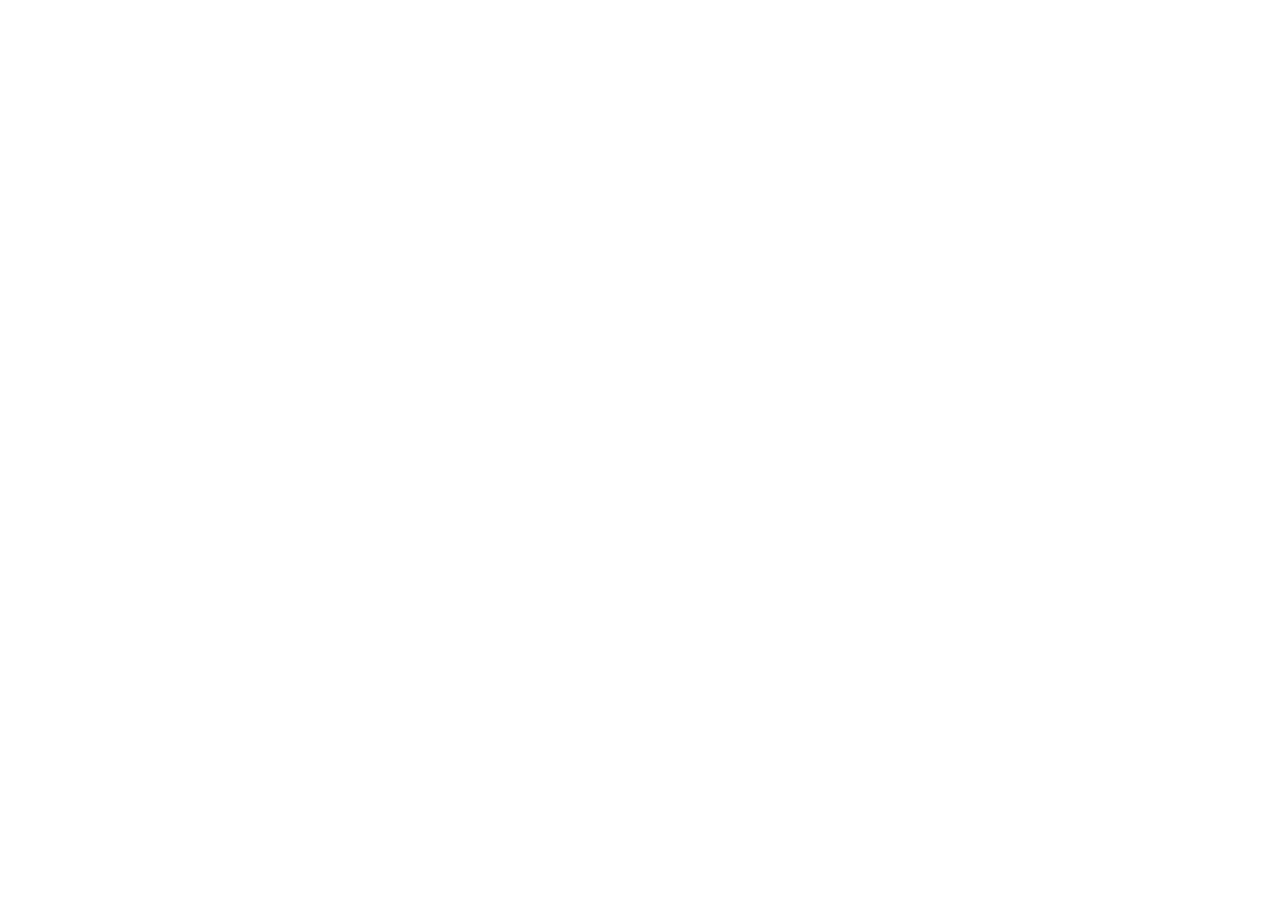
==== index.html @ 084d50dd "Tambah kerangka halaman beranda" ====
<!DOCTYPE html>
<html lang="id">
<head>
   <meta charset="UTF-8">
   <meta name="viewport" content="width=device-width, initial-scale=1.0">
   <meta name="description" content="Katalog kain dan busana Sasirangan khas Banjarmasin karya
     pengrajin lokal.">
   <title>Sasirangan Banua | Kain Khas Banjar</title>
</head>
<body>

</body>
</html>
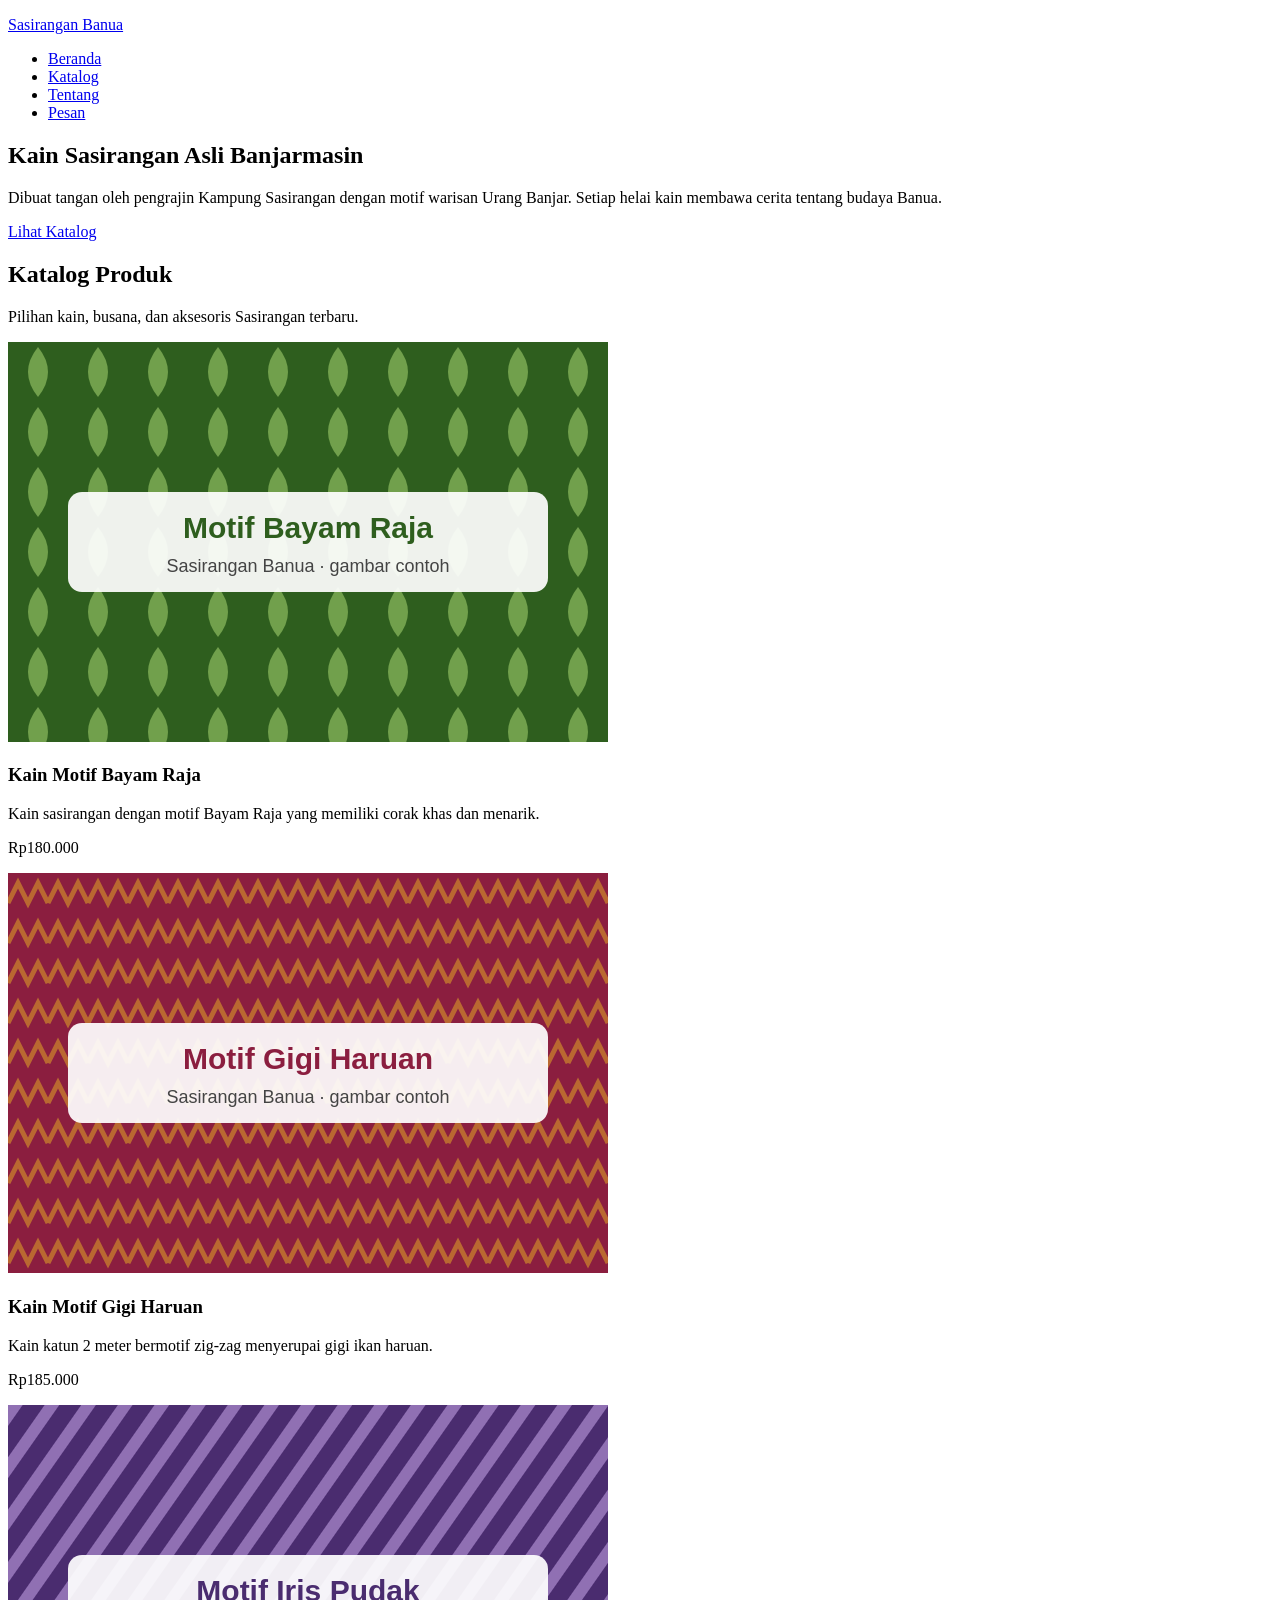
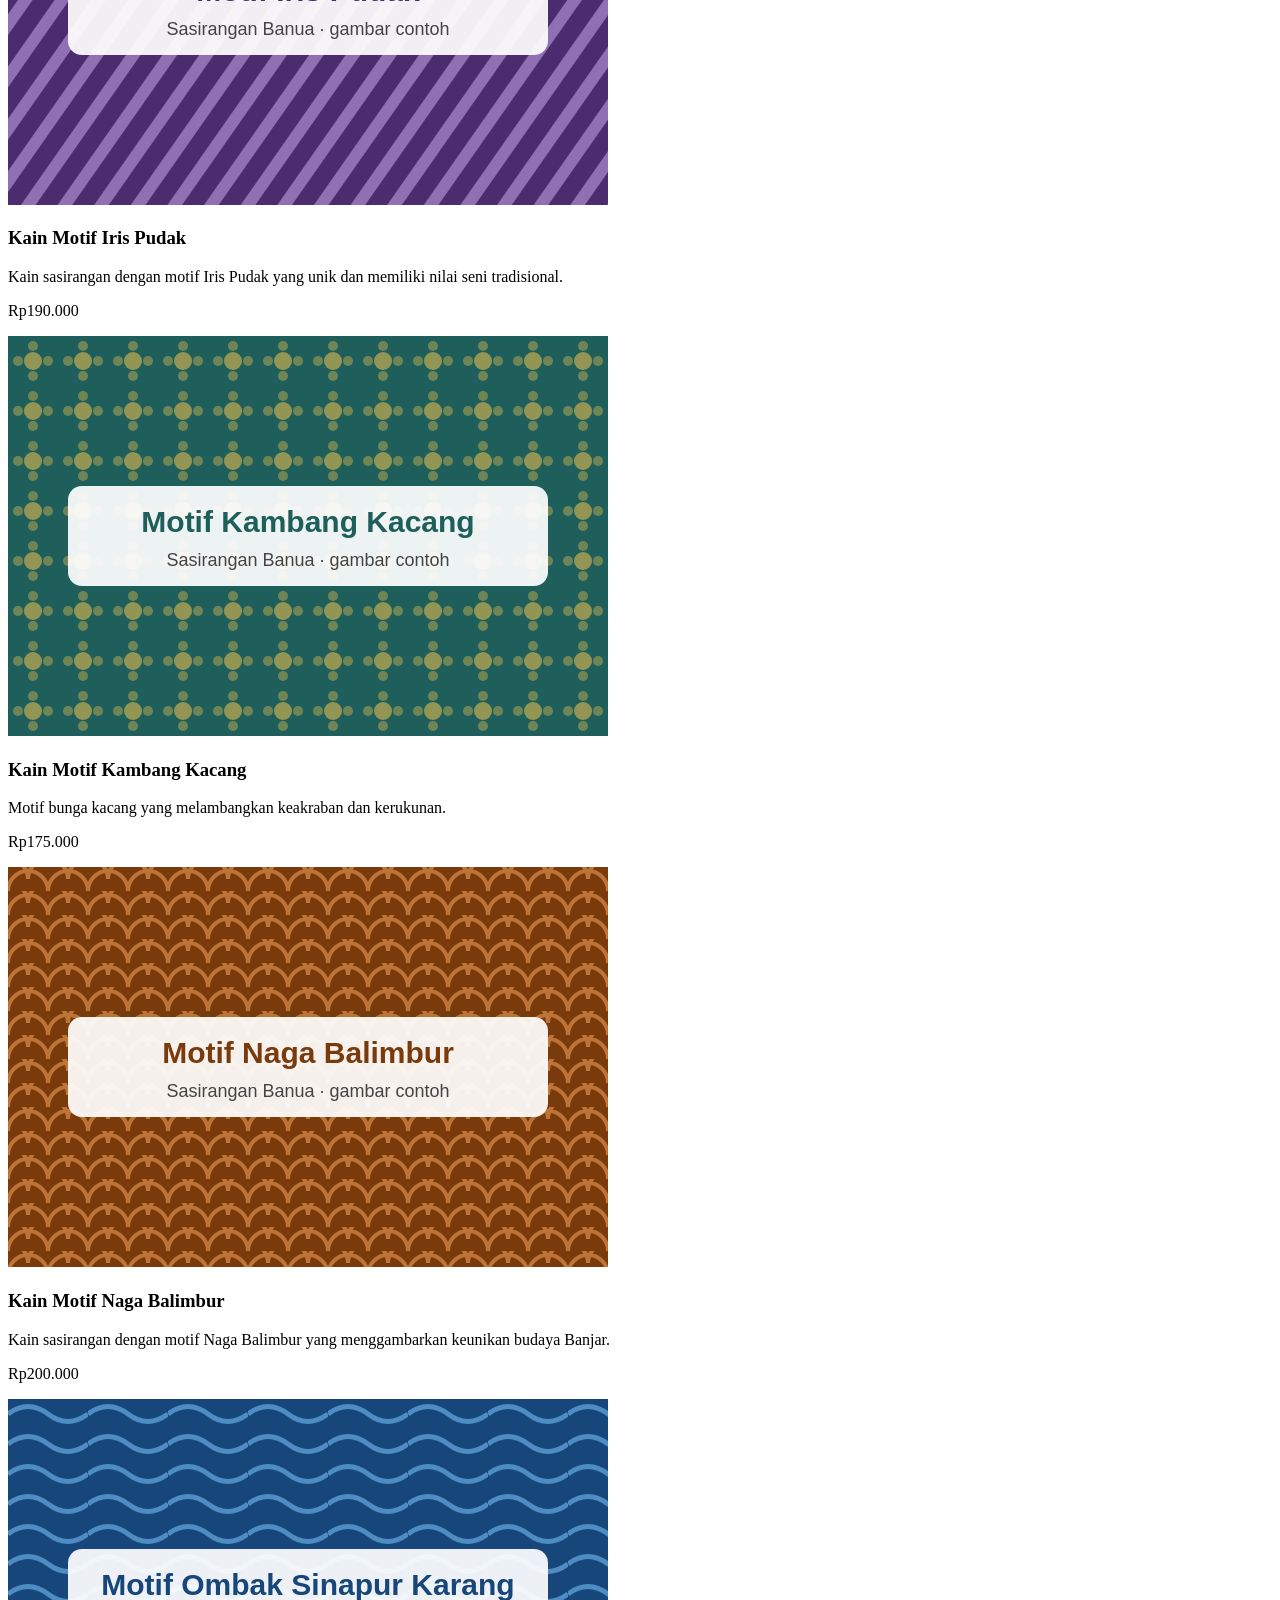
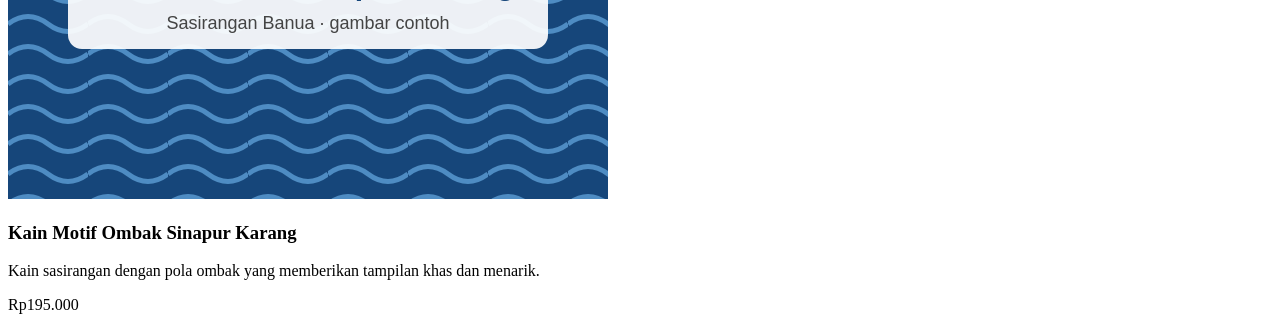
==== commit 52781a19: "Tambah hero dan katalog 6 produk." ====
--- a/index.html
+++ b/index.html
@@ -10,4 +10,109 @@
 <body>
 
 </body>
-</html>+</html>
+
+<!-- ========== HEADER & NAVIGASI ========== -->
+<header class="header-situs">
+  <p class="logo"><a href="index.html">Sasirangan Banua</a></p>
+  <nav aria-label="Navigasi utama">
+    <ul class="menu">
+      <li><a href="index.html" aria-current="page">Beranda</a></li>
+      <li><a href="#katalog">Katalog</a></li>
+      <li><a href="#tentang">Tentang</a></li>
+      <li><a href="kontak.html">Pesan</a></li>
+    </ul>
+  </nav>
+</header>
+
+<main>
+  <!-- ========== HERO ========== -->
+  <section class="hero" id="beranda">
+    <h1>Kain Sasirangan Asli Banjarmasin</h1>
+    <p>Dibuat tangan oleh pengrajin Kampung Sasirangan dengan motif warisan Urang Banjar.
+      Setiap helai kain membawa cerita tentang budaya Banua.</p>
+    <a class="tombol" href="#katalog">Lihat Katalog</a>
+  </section>
+
+
+<!-- ========== KATALOG ========== -->
+<section class="bagian" id="katalog">
+    <h2>Katalog Produk</h2>
+    <p>Pilihan kain, busana, dan aksesoris Sasirangan terbaru.</p>
+
+    <div class="katalog-grid">
+
+        <!-- Produk 1 -->
+        <article class="kartu">
+            <img src="img/bayam-raja.svg"
+                 alt="Kain sasirangan motif Bayam Raja"
+                 width="600" height="400">
+            <div class="kartu-isi">
+                <h3>Kain Motif Bayam Raja</h3>
+                <p>Kain sasirangan dengan motif Bayam Raja yang memiliki corak khas dan menarik.</p>
+                <p class="harga">Rp180.000</p>
+            </div>
+        </article>
+
+        <!-- Produk 2 -->
+        <article class="kartu">
+            <img src="img/gigi-haruan.svg"
+                 alt="Kain sasirangan motif Gigi Haruan warna merah marun"
+                 width="600" height="400">
+            <div class="kartu-isi">
+                <h3>Kain Motif Gigi Haruan</h3>
+                <p>Kain katun 2 meter bermotif zig-zag menyerupai gigi ikan haruan.</p>
+                <p class="harga">Rp185.000</p>
+            </div>
+        </article>
+
+        <!-- Produk 3 -->
+        <article class="kartu">
+            <img src="img/iris-pudak.svg"
+                 alt="Kain sasirangan motif Iris Pudak"
+                 width="600" height="400">
+            <div class="kartu-isi">
+                <h3>Kain Motif Iris Pudak</h3>
+                <p>Kain sasirangan dengan motif Iris Pudak yang unik dan memiliki nilai seni tradisional.</p>
+                <p class="harga">Rp190.000</p>
+            </div>
+        </article>
+
+        <!-- Produk 4 -->
+        <article class="kartu">
+            <img src="img/kambang-kacang.svg"
+                 alt="Kain sasirangan motif Kambang Kacang warna hijau tosca"
+                 width="600" height="400">
+            <div class="kartu-isi">
+                <h3>Kain Motif Kambang Kacang</h3>
+                <p>Motif bunga kacang yang melambangkan keakraban dan kerukunan.</p>
+                <p class="harga">Rp175.000</p>
+            </div>
+        </article>
+
+        <!-- Produk 5 -->
+        <article class="kartu">
+            <img src="img/naga-balimbur.svg"
+                 alt="Kain sasirangan motif Naga Balimbur"
+                 width="600" height="400">
+            <div class="kartu-isi">
+                <h3>Kain Motif Naga Balimbur</h3>
+                <p>Kain sasirangan dengan motif Naga Balimbur yang menggambarkan keunikan budaya Banjar.</p>
+                <p class="harga">Rp200.000</p>
+            </div>
+        </article>
+
+        <!-- Produk 6 -->
+        <article class="kartu">
+            <img src="img/ombak-sinapur-karang.svg"
+                 alt="Kain sasirangan motif Ombak Sinapur Karang"
+                 width="600" height="400">
+            <div class="kartu-isi">
+                <h3>Kain Motif Ombak Sinapur Karang</h3>
+                <p>Kain sasirangan dengan pola ombak yang memberikan tampilan khas dan menarik.</p>
+                <p class="harga">Rp195.000</p>
+            </div>
+        </article>
+
+    </div>
+</section>
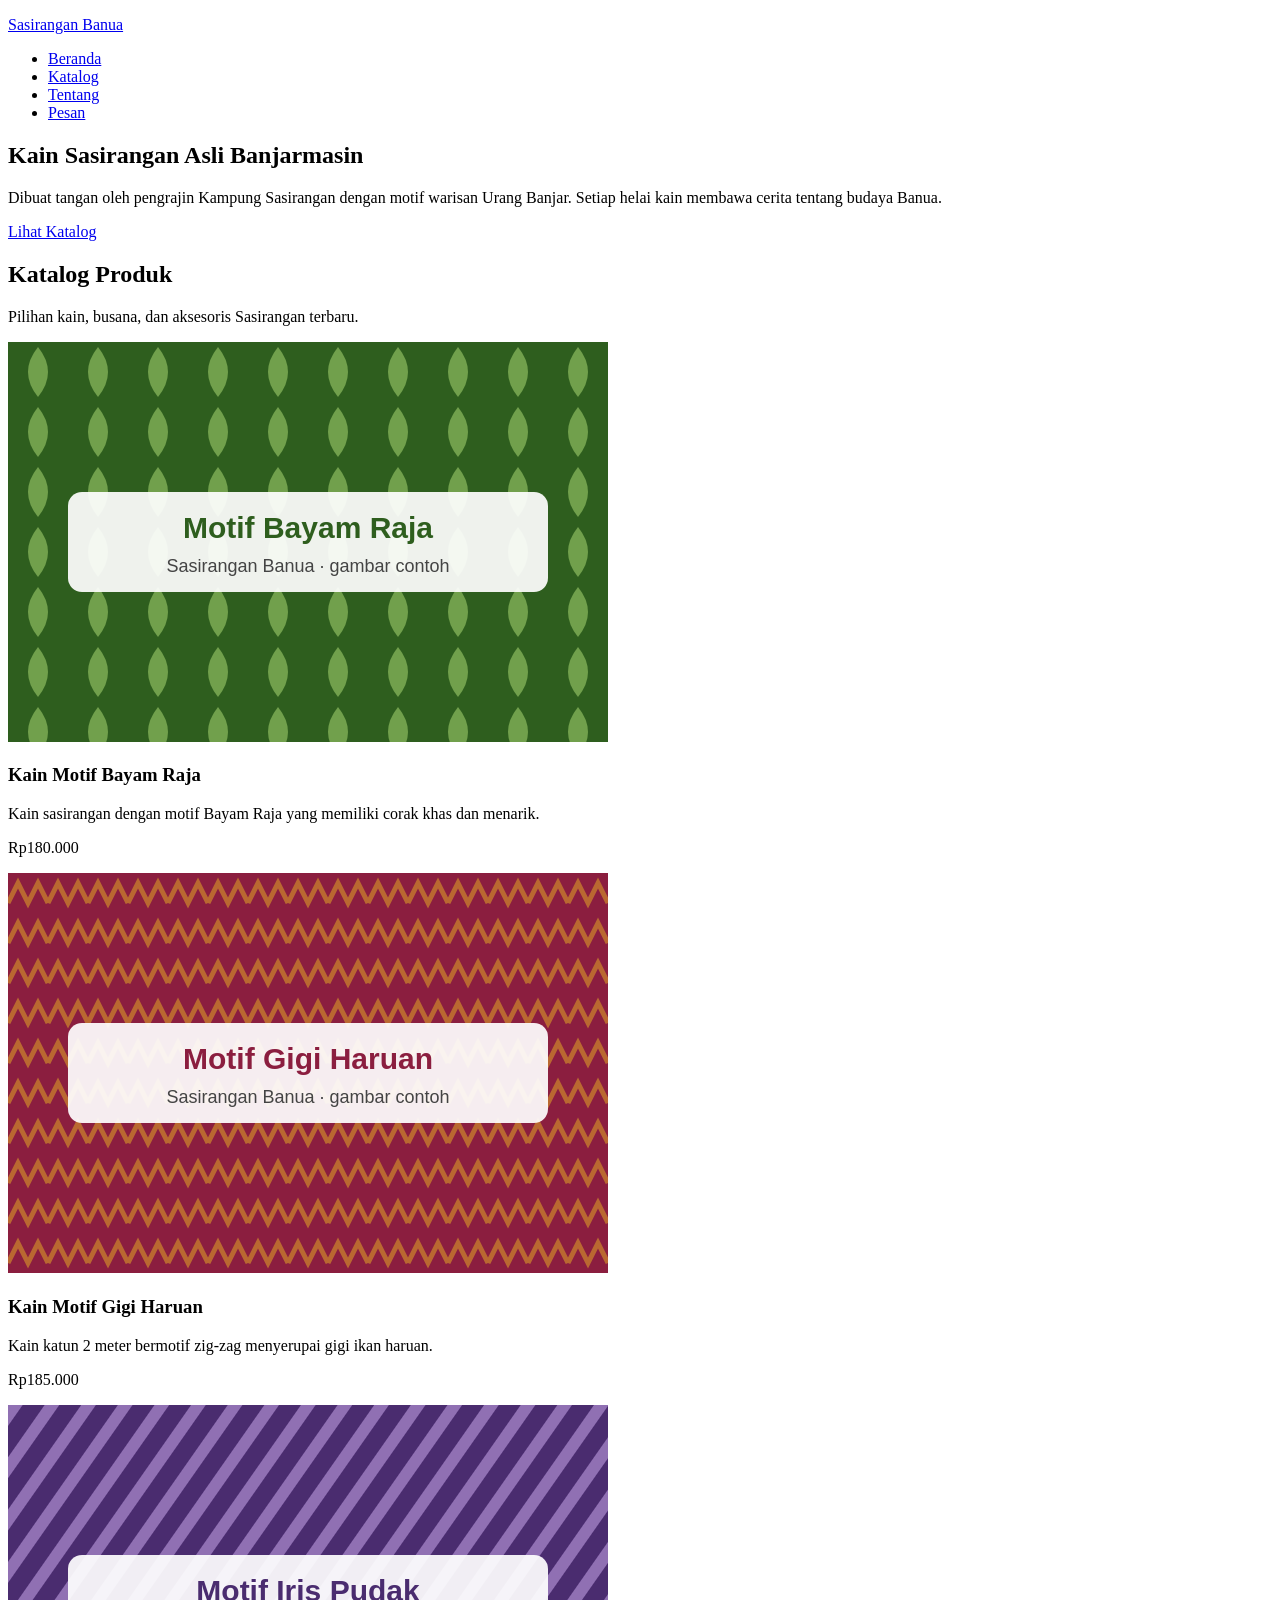
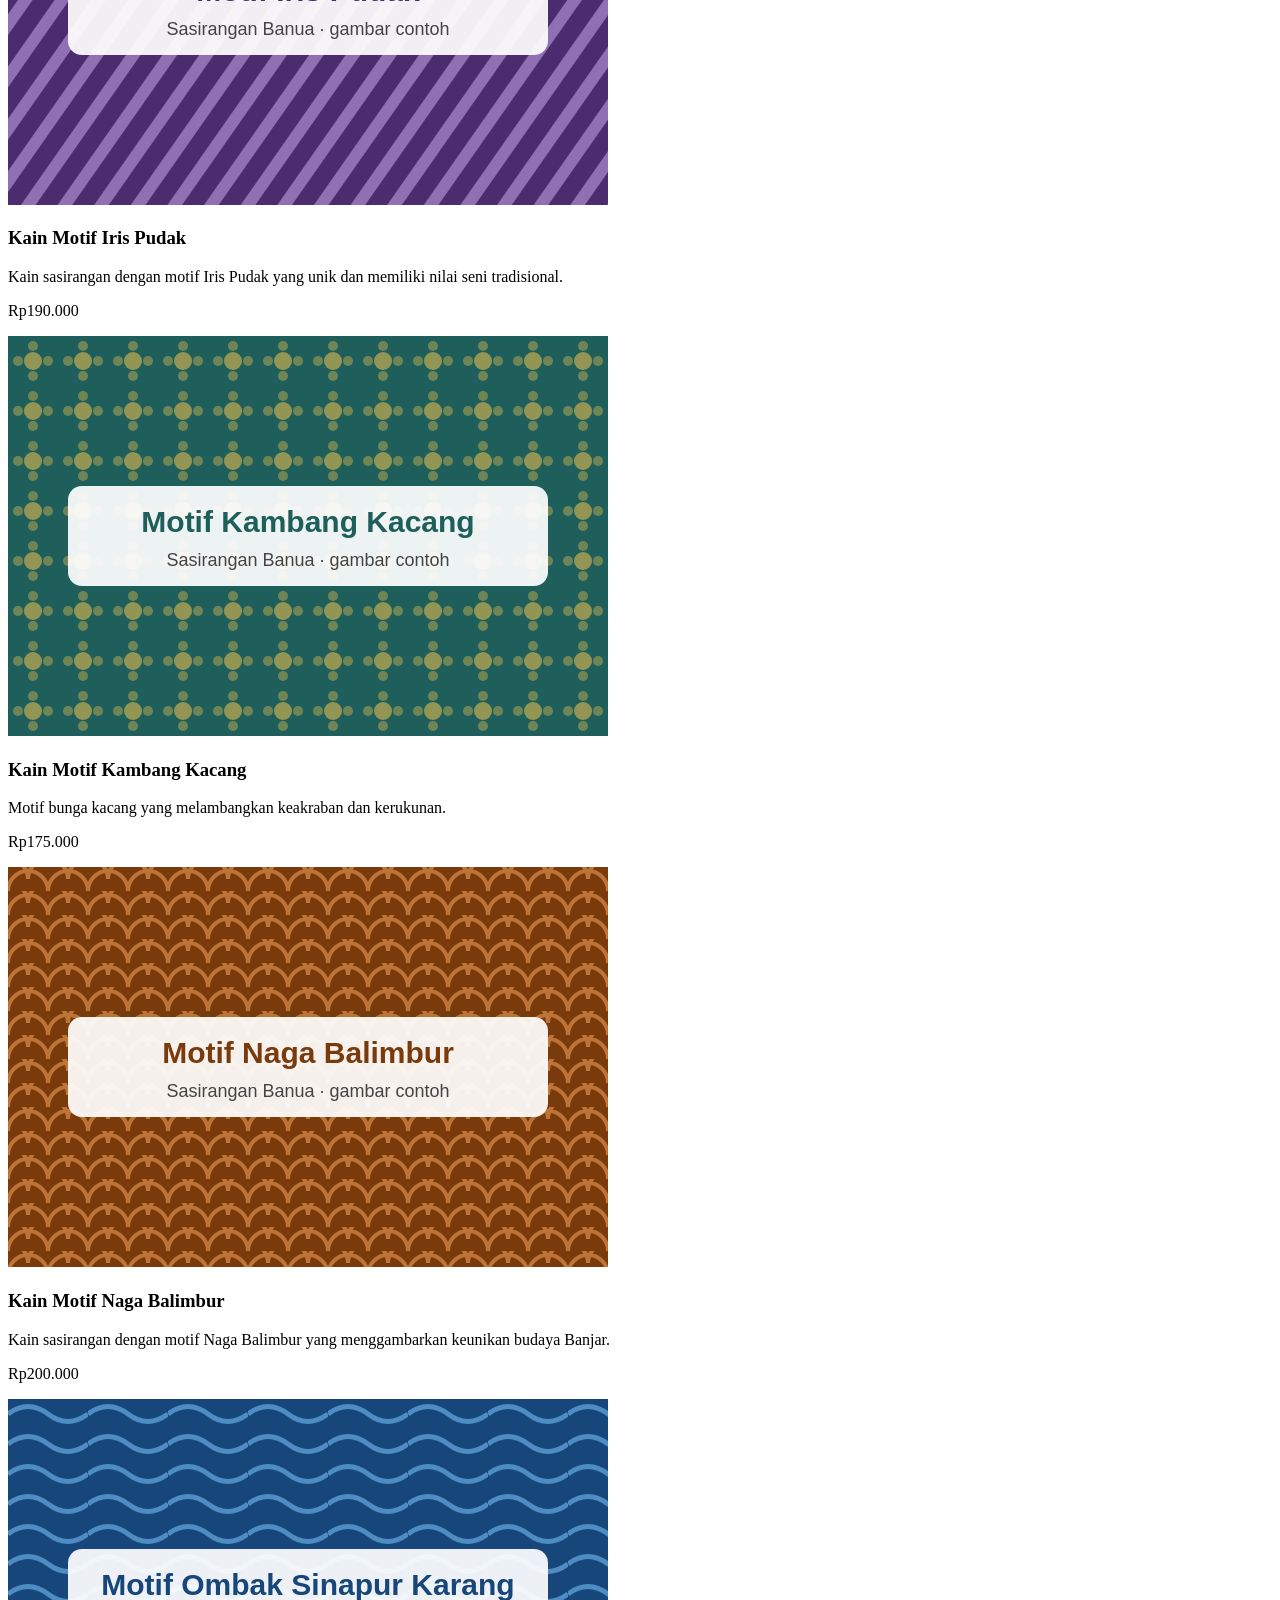
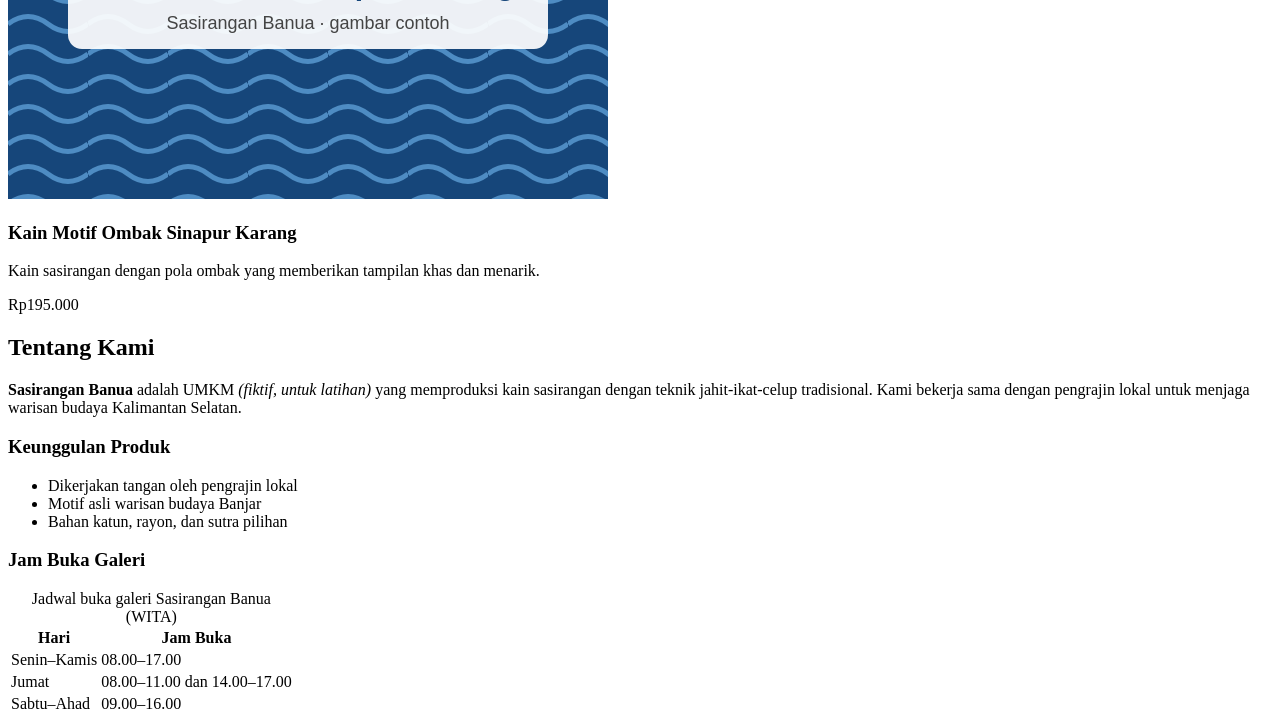
==== commit aded36a0: "Tambah bagian tentang dan tabel jam buka." ====
--- a/index.html
+++ b/index.html
@@ -116,3 +116,53 @@
 
     </div>
 </section>
+
+<!-- ========== TENTANG ========== -->
+<section class="bagian" id="tentang">
+    <h2>Tentang Kami</h2>
+
+    <p>
+        <strong>Sasirangan Banua</strong> adalah UMKM
+        <em>(fiktif, untuk latihan)</em> yang memproduksi kain
+        sasirangan dengan teknik jahit-ikat-celup tradisional.
+        Kami bekerja sama dengan pengrajin lokal untuk menjaga
+        warisan budaya Kalimantan Selatan.
+    </p>
+
+    <h3>Keunggulan Produk</h3>
+    <ul>
+        <li>Dikerjakan tangan oleh pengrajin lokal</li>
+        <li>Motif asli warisan budaya Banjar</li>
+        <li>Bahan katun, rayon, dan sutra pilihan</li>
+    </ul>
+
+    <h3>Jam Buka Galeri</h3>
+    <table>
+        <caption>Jadwal buka galeri Sasirangan Banua (WITA)</caption>
+
+        <thead>
+            <tr>
+                <th scope="col">Hari</th>
+                <th scope="col">Jam Buka</th>
+            </tr>
+        </thead>
+
+        <tbody>
+            <tr>
+                <td>Senin–Kamis</td>
+                <td>08.00–17.00</td>
+            </tr>
+            <tr>
+                <td>Jumat</td>
+                <td>08.00–11.00 dan 14.00–17.00</td>
+            </tr>
+            <tr>
+                <td>Sabtu–Ahad</td>
+                <td>09.00–16.00</td>
+            </tr>
+        </tbody>
+    </table>
+</section>
+</main>
+</body>
+</html>
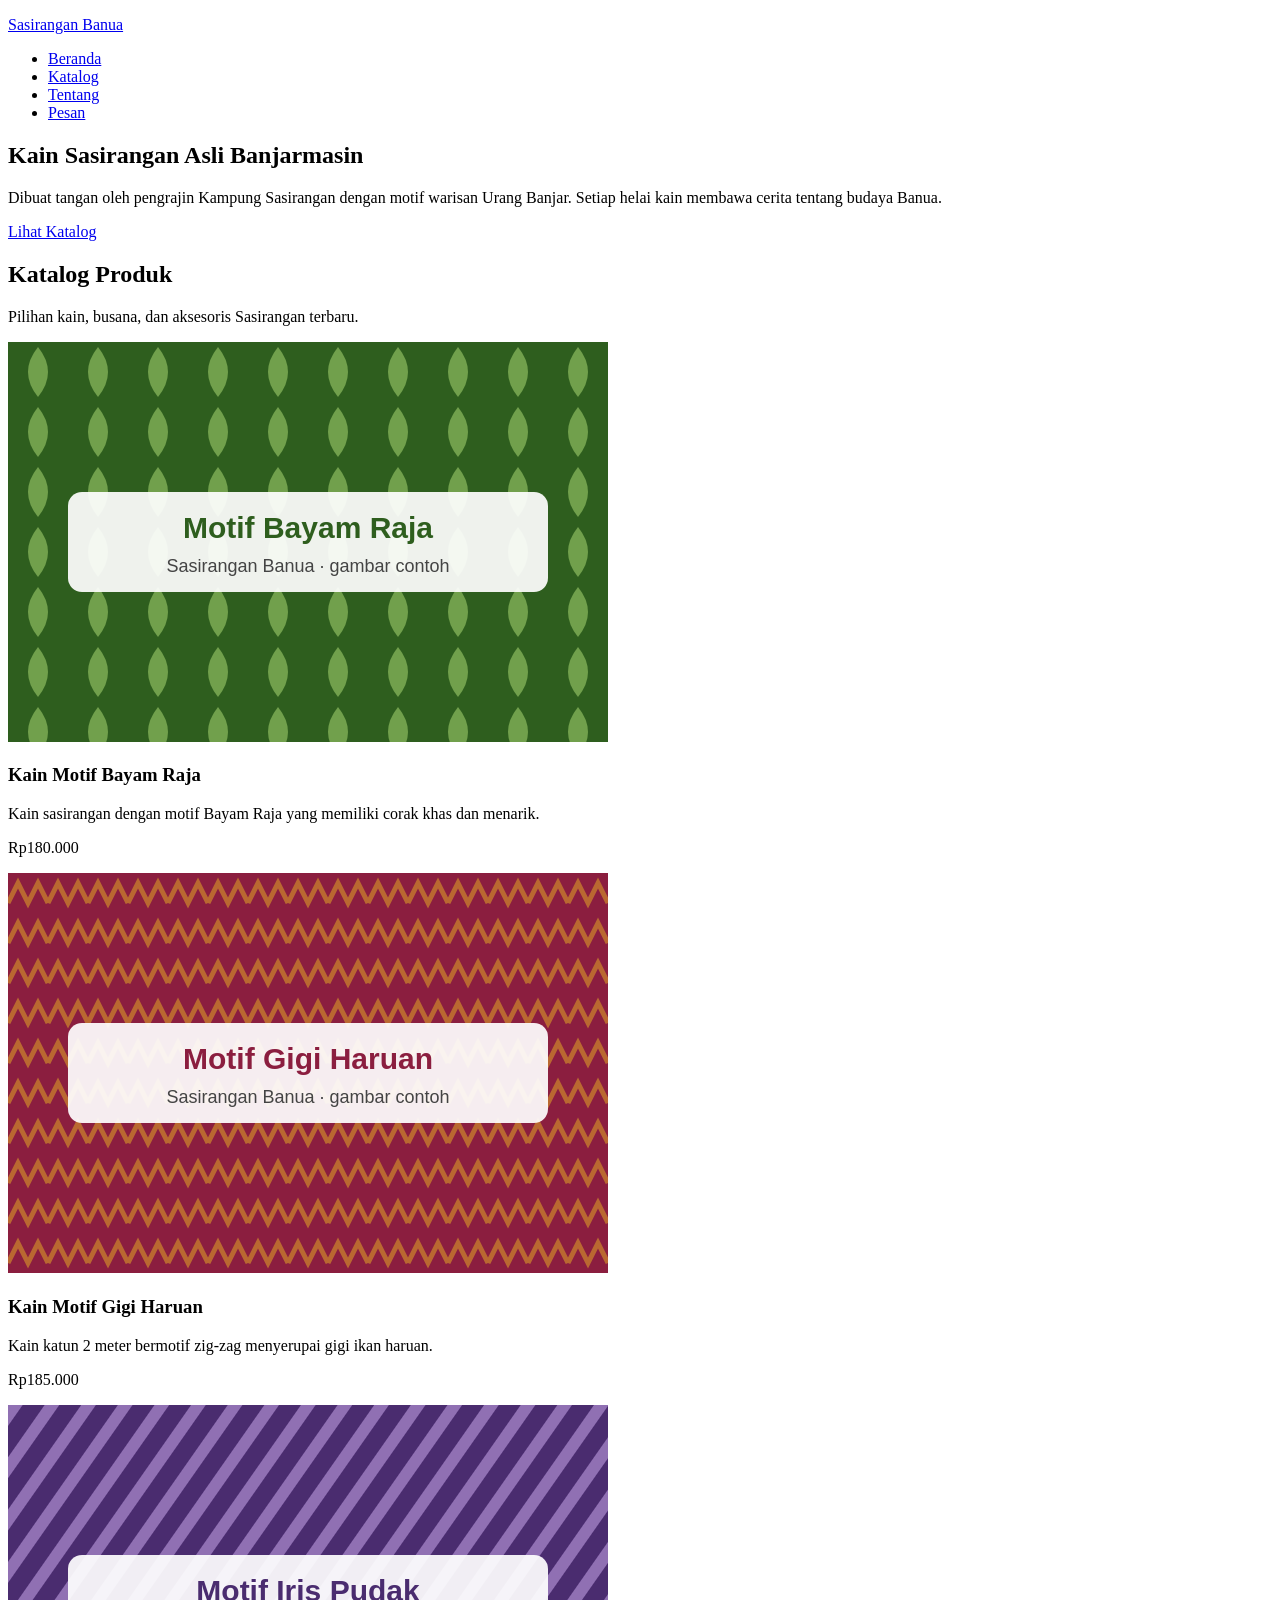
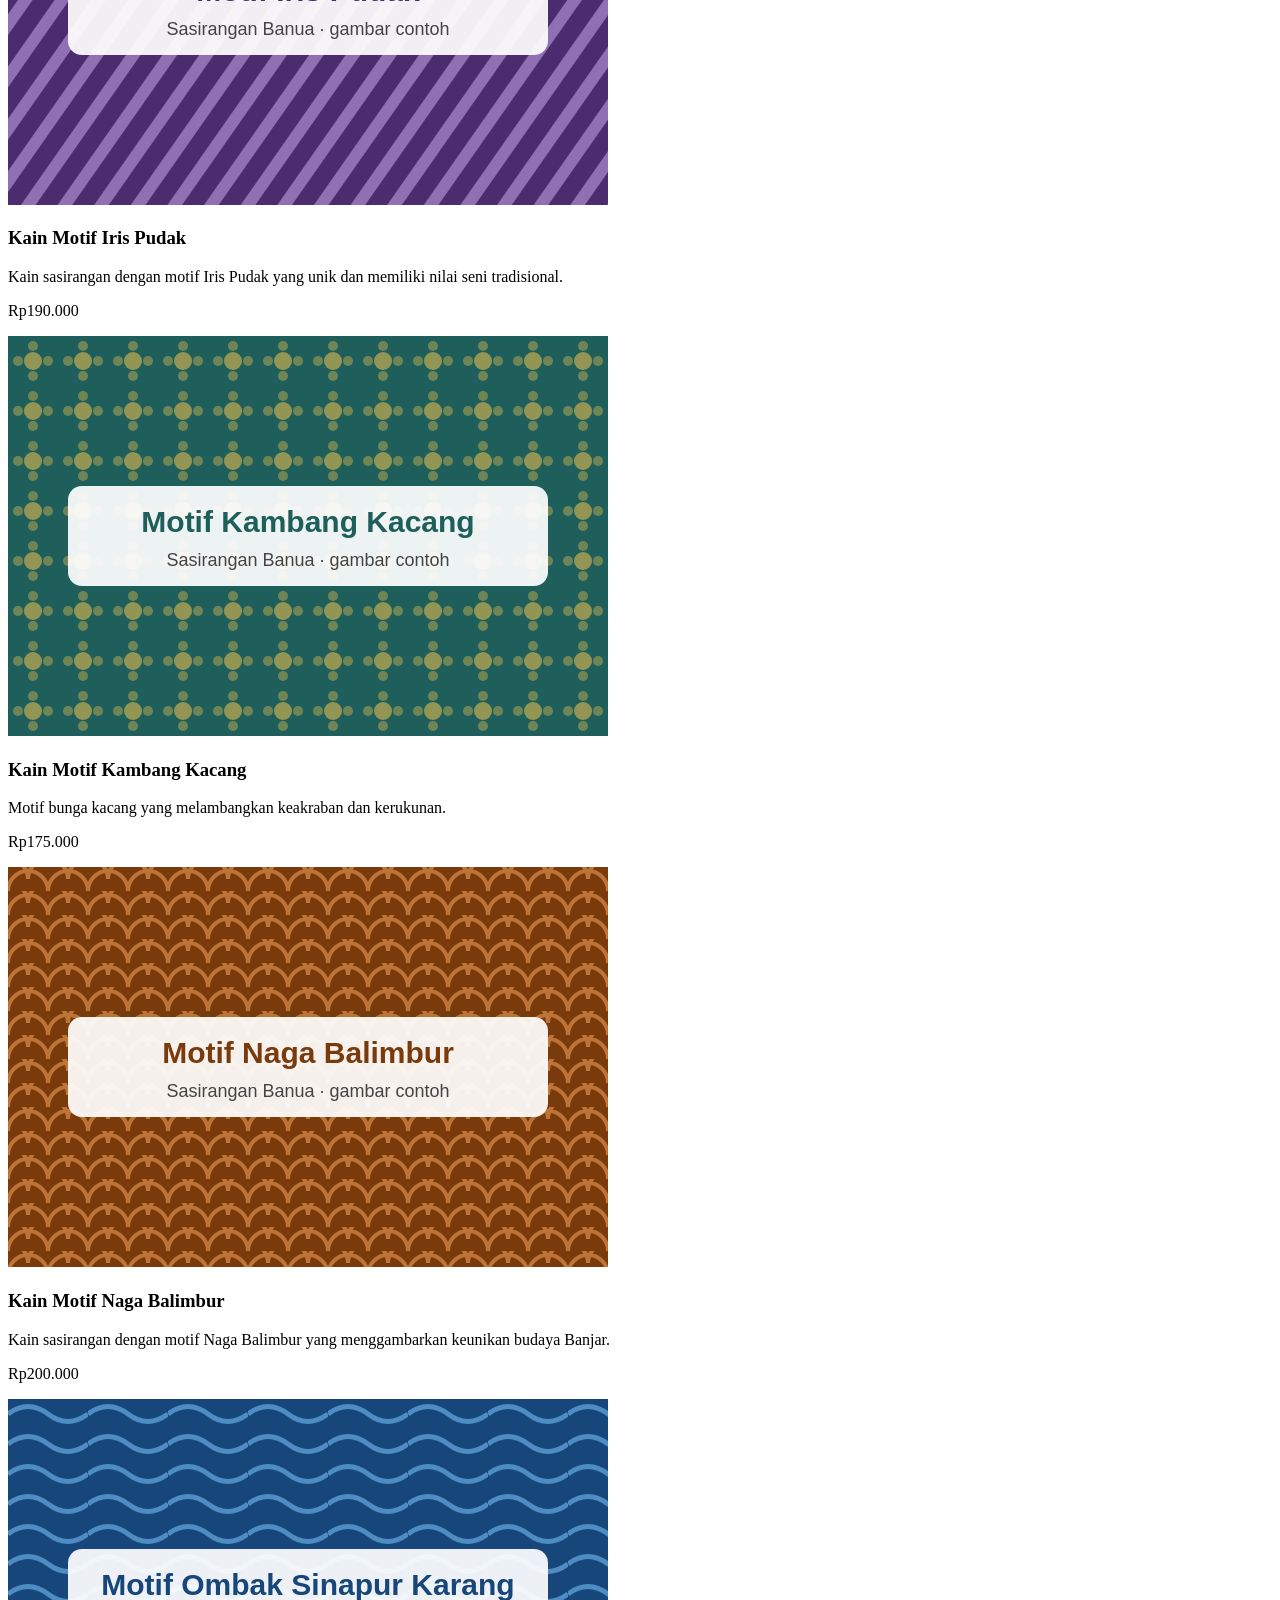
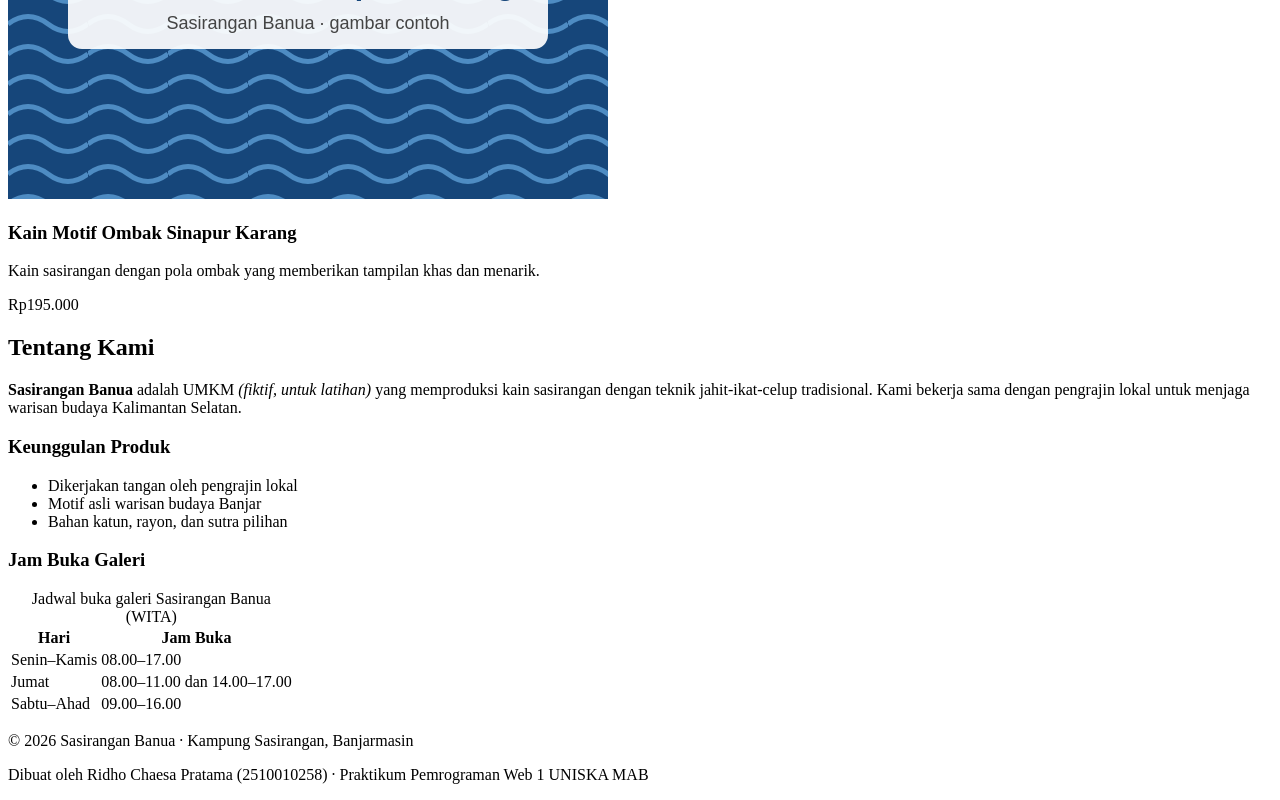
==== commit 5ce780ff: "Tambah formulir pemesanan di kontak.html." ====
--- a/index.html
+++ b/index.html
@@ -166,3 +166,20 @@
 </main>
 </body>
 </html>
+
+
+<!-- ========== FOOTER ========== -->
+<footer class="footer-situs">
+    <p>
+        &copy; 2026 Sasirangan Banua &middot;
+        Kampung Sasirangan, Banjarmasin
+    </p>
+
+    <p>
+        Dibuat oleh Ridho Chaesa Pratama (2510010258)
+        &middot; Praktikum Pemrograman Web 1 UNISKA MAB
+    </p>
+</footer>
+
+</body>
+</html>
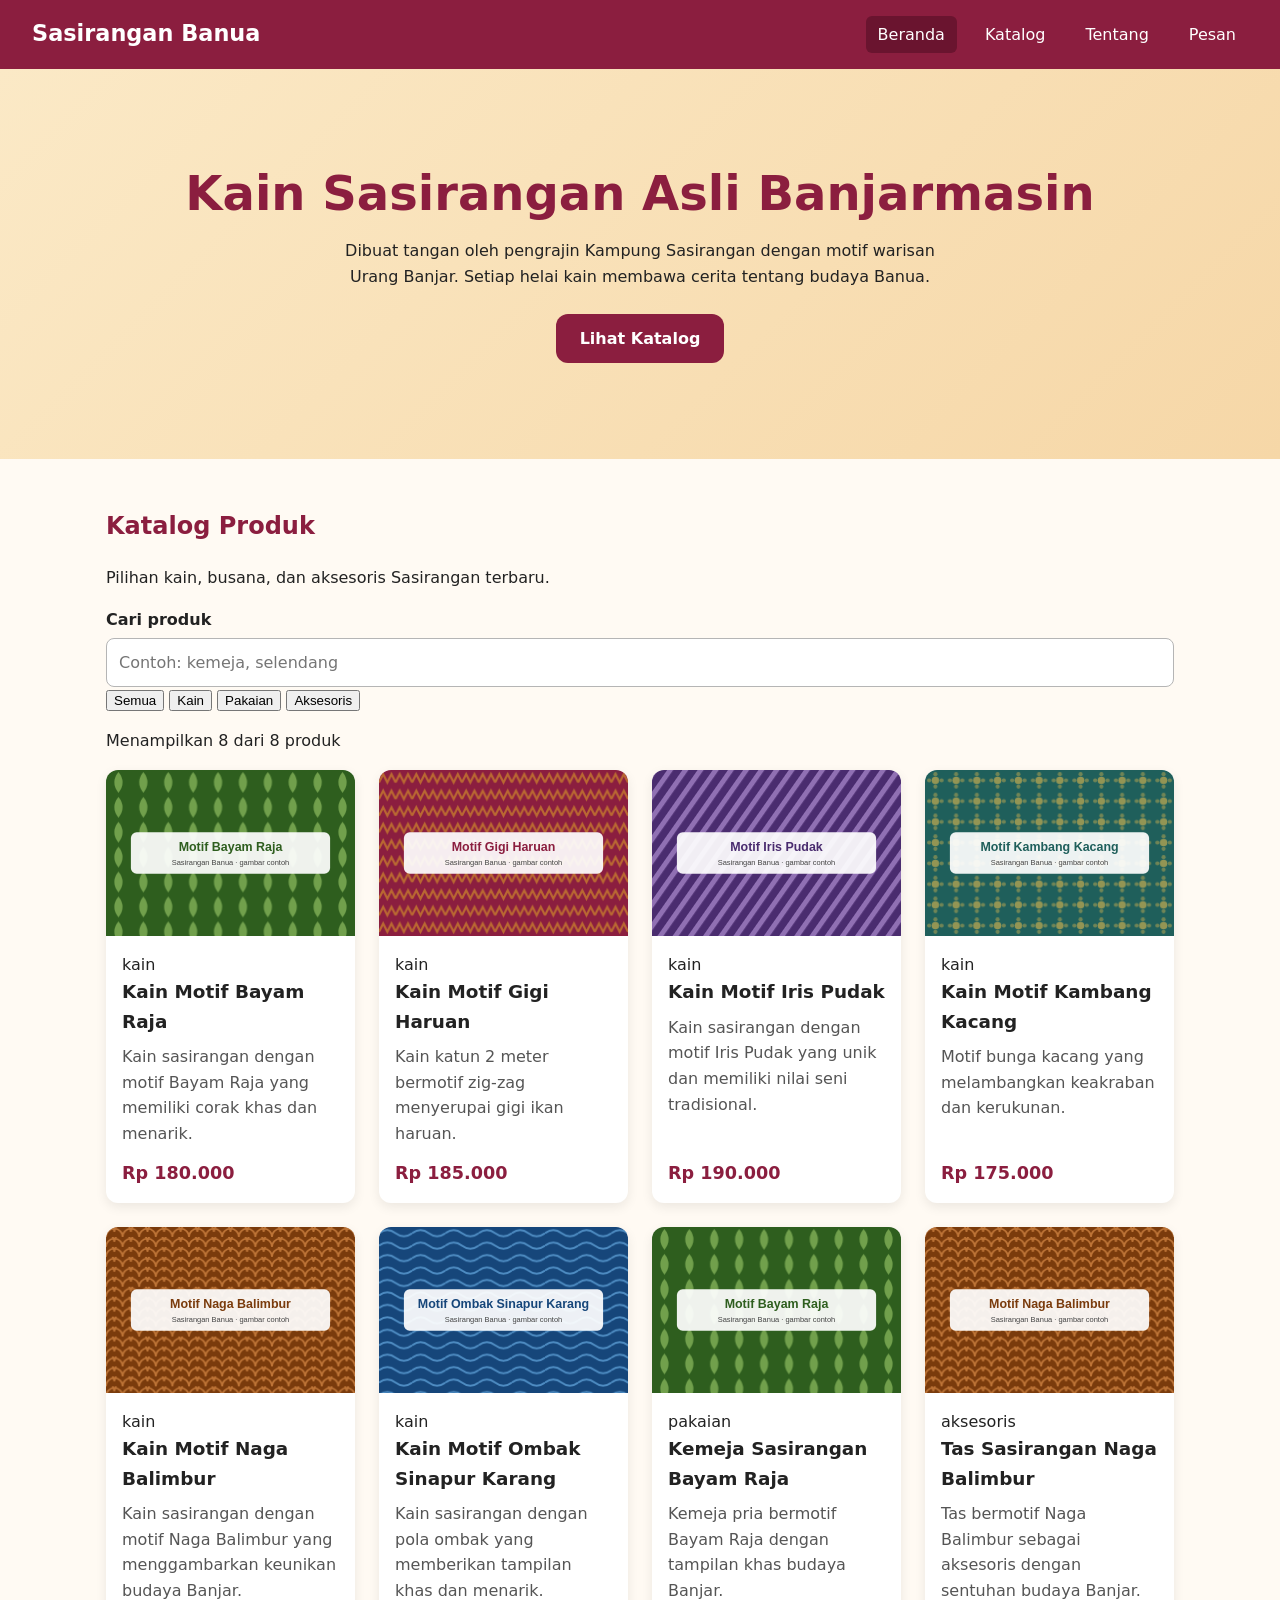
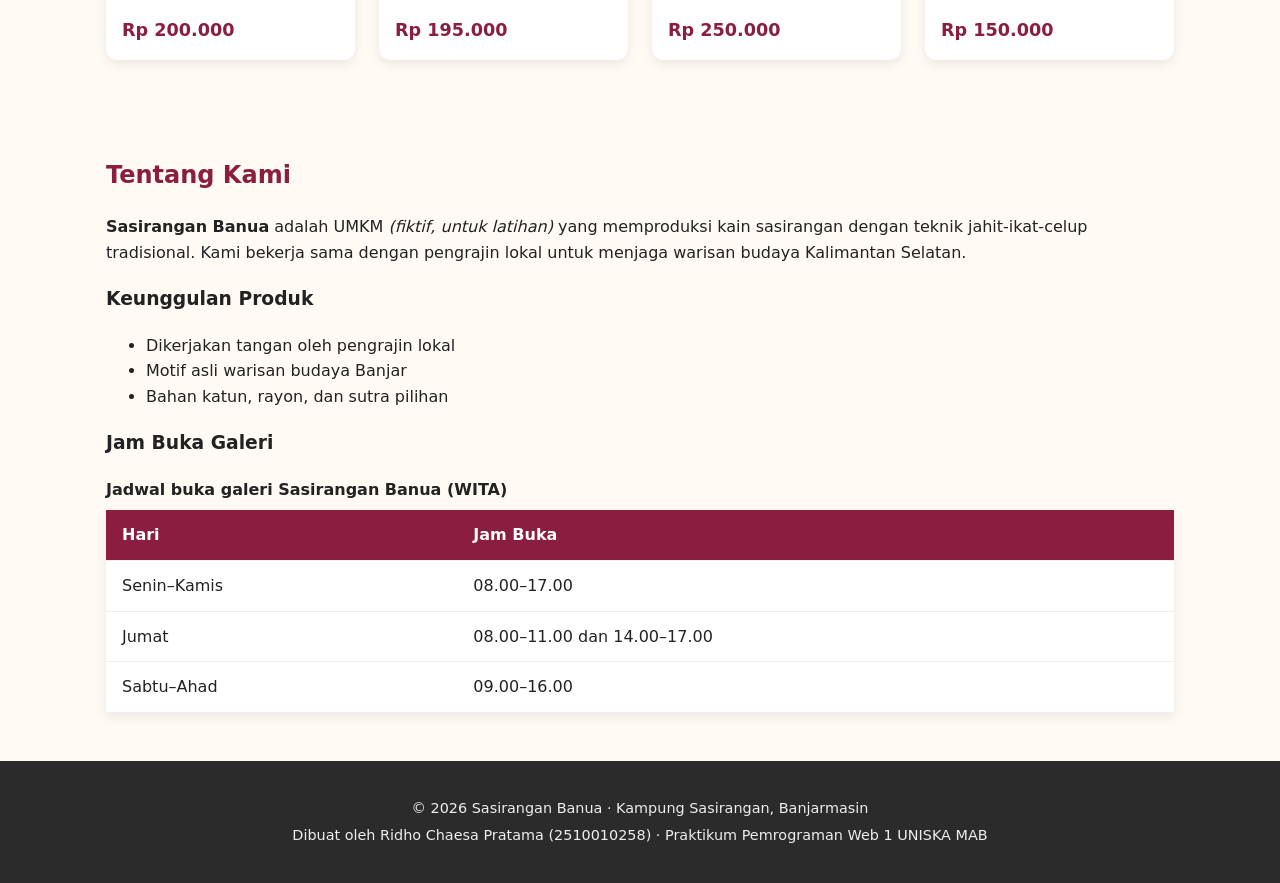
==== commit b9f9e256: "Tampilkan katalog dari array data dengan DOM." ====
--- a/index.html
+++ b/index.html
@@ -5,6 +5,8 @@
    <meta name="viewport" content="width=device-width, initial-scale=1.0">
    <meta name="description" content="Katalog kain dan busana Sasirangan khas Banjarmasin karya
      pengrajin lokal.">
+   <link rel="stylesheet" href="css/style.css">
+   <script src="js/katalog.js" defer></script>
    <title>Sasirangan Banua | Kain Khas Banjar</title>
 </head>
 <body>
@@ -34,87 +36,75 @@
     <a class="tombol" href="#katalog">Lihat Katalog</a>
   </section>
 
-
 <!-- ========== KATALOG ========== -->
 <section class="bagian" id="katalog">
     <h2>Katalog Produk</h2>
     <p>Pilihan kain, busana, dan aksesoris Sasirangan terbaru.</p>
 
-    <div class="katalog-grid">
+    <div class="kontrol-katalog">
+        <div class="kolom">
+            <label for="cari">Cari produk</label>
+            <input
+                type="search"
+                id="cari"
+                placeholder="Contoh: kemeja, selendang"
+            >
+        </div>
 
-        <!-- Produk 1 -->
-        <article class="kartu">
-            <img src="img/bayam-raja.svg"
-                 alt="Kain sasirangan motif Bayam Raja"
-                 width="600" height="400">
-            <div class="kartu-isi">
-                <h3>Kain Motif Bayam Raja</h3>
-                <p>Kain sasirangan dengan motif Bayam Raja yang memiliki corak khas dan menarik.</p>
-                <p class="harga">Rp180.000</p>
-            </div>
-        </article>
+        <div
+            class="filter"
+            role="group"
+            aria-label="Filter kategori"
+        >
+            <button
+                type="button"
+                class="tombol-filter aktif"
+                data-kategori="semua"
+                aria-pressed="true"
+            >
+                Semua
+            </button>
 
-        <!-- Produk 2 -->
-        <article class="kartu">
-            <img src="img/gigi-haruan.svg"
-                 alt="Kain sasirangan motif Gigi Haruan warna merah marun"
-                 width="600" height="400">
-            <div class="kartu-isi">
-                <h3>Kain Motif Gigi Haruan</h3>
-                <p>Kain katun 2 meter bermotif zig-zag menyerupai gigi ikan haruan.</p>
-                <p class="harga">Rp185.000</p>
-            </div>
-        </article>
+            <button
+                type="button"
+                class="tombol-filter"
+                data-kategori="kain"
+                aria-pressed="false"
+            >
+                Kain
+            </button>
 
-        <!-- Produk 3 -->
-        <article class="kartu">
-            <img src="img/iris-pudak.svg"
-                 alt="Kain sasirangan motif Iris Pudak"
-                 width="600" height="400">
-            <div class="kartu-isi">
-                <h3>Kain Motif Iris Pudak</h3>
-                <p>Kain sasirangan dengan motif Iris Pudak yang unik dan memiliki nilai seni tradisional.</p>
-                <p class="harga">Rp190.000</p>
-            </div>
-        </article>
+            <button
+                type="button"
+                class="tombol-filter"
+                data-kategori="pakaian"
+                aria-pressed="false"
+            >
+                Pakaian
+            </button>
 
-        <!-- Produk 4 -->
-        <article class="kartu">
-            <img src="img/kambang-kacang.svg"
-                 alt="Kain sasirangan motif Kambang Kacang warna hijau tosca"
-                 width="600" height="400">
-            <div class="kartu-isi">
-                <h3>Kain Motif Kambang Kacang</h3>
-                <p>Motif bunga kacang yang melambangkan keakraban dan kerukunan.</p>
-                <p class="harga">Rp175.000</p>
-            </div>
-        </article>
+            <button
+                type="button"
+                class="tombol-filter"
+                data-kategori="aksesoris"
+                aria-pressed="false"
+            >
+                Aksesoris
+            </button>
+        </div>
+    </div>
 
-        <!-- Produk 5 -->
-        <article class="kartu">
-            <img src="img/naga-balimbur.svg"
-                 alt="Kain sasirangan motif Naga Balimbur"
-                 width="600" height="400">
-            <div class="kartu-isi">
-                <h3>Kain Motif Naga Balimbur</h3>
-                <p>Kain sasirangan dengan motif Naga Balimbur yang menggambarkan keunikan budaya Banjar.</p>
-                <p class="harga">Rp200.000</p>
-            </div>
-        </article>
+    <p
+        id="info-jumlah"
+        class="info-jumlah"
+        aria-live="polite"
+    ></p>
 
-        <!-- Produk 6 -->
-        <article class="kartu">
-            <img src="img/ombak-sinapur-karang.svg"
-                 alt="Kain sasirangan motif Ombak Sinapur Karang"
-                 width="600" height="400">
-            <div class="kartu-isi">
-                <h3>Kain Motif Ombak Sinapur Karang</h3>
-                <p>Kain sasirangan dengan pola ombak yang memberikan tampilan khas dan menarik.</p>
-                <p class="harga">Rp195.000</p>
-            </div>
-        </article>
+    <div id="daftar-katalog" class="katalog-grid"></div>
 
-    </div>
+    <noscript>
+        <p>Aktifkan JavaScript untuk melihat katalog produk.</p>
+    </noscript>
 </section>
 
 <!-- ========== TENTANG ========== -->
--- a/css/style.css
+++ b/css/style.css
@@ -0,0 +1,343 @@
+
+/* =========================================================
+   Sasirangan Banua — style.css
+   Pendekatan: mobile-first (gaya dasar untuk HP, lalu
+   disesuaikan untuk layar lebar dengan media query)
+   ========================================================= */
+
+/* ---------- 1. Variabel (custom properties) ---------- */
+:root {
+    --warna-utama: #8b1e3f; /* merah marun sasirangan */
+    --warna-utama-gelap: #6a142f;
+    --warna-aksen: #e0a526; /* kuning kunyit */
+    --warna-krem: #fbe9c6;
+    --warna-teks: #222222;
+    --warna-teks-lembut: #555555;
+    --warna-latar: #fffaf3;
+    --warna-kartu: #ffffff;
+    --radius: 12px;
+    --bayangan: 0 4px 12px rgba(0, 0, 0, 0.08);
+    --lebar-maks: 1100px;
+}
+
+/* ---------- 2. Reset ringan & dasar ---------- */
+*,
+*::before,
+*::after {
+    box-sizing: border-box;
+}
+
+html {
+    scroll-behavior: smooth;
+    scroll-padding-top: 7rem; /* agar judul tidak tertutup header sticky */
+}
+
+body {
+    margin: 0;
+    font-family: "Segoe UI", system-ui, -apple-system, Roboto, Arial, sans-serif;
+    font-size: 1rem;
+    line-height: 1.6;
+    color: var(--warna-teks);
+    background-color: var(--warna-latar);
+}
+
+img {
+    display: block;
+    max-width: 100%;
+    height: auto;
+}
+
+a {
+    color: var(--warna-utama);
+}
+
+/* Penanda fokus untuk pengguna keyboard — JANGAN dihapus */
+a:focus-visible,
+button:focus-visible,
+input:focus-visible,
+select:focus-visible,
+textarea:focus-visible {
+    outline: 3px solid var(--warna-utama-gelap);
+    outline-offset: 2px;
+}
+
+
+/* ---------- 3. Header & navigasi (Flexbox) ---------- */
+.header-situs {
+    position: sticky;
+    top: 0;
+    z-index: 10;
+    display: flex;
+    flex-direction: column; /* HP: logo di atas menu */
+    align-items: center;
+    gap: 0.5rem;
+    padding: 1rem;
+    background-color: var(--warna-utama);
+    color: #ffffff;
+}
+
+.logo {
+    margin: 0;
+    font-size: 1.4rem;
+    font-weight: 700;
+}
+
+.logo a {
+    color: inherit;
+    text-decoration: none;
+}
+
+.menu {
+    display: flex;
+    flex-wrap: wrap;
+    justify-content: center;
+    gap: 0.25rem 1rem;
+    margin: 0;
+    padding: 0;
+    list-style: none;
+}
+
+.menu a {
+    display: block;
+    padding: 0.35rem 0.75rem;
+    border-radius: 6px;
+    color: #ffffff;
+    text-decoration: none;
+}
+
+.menu a:hover,
+.menu a[aria-current="page"] {
+    background-color: var(--warna-utama-gelap);
+}
+
+.header-situs a:focus-visible {
+    outline-color: #ffffff; /* fokus putih agar terlihat di latar header yang gelap */
+}
+
+
+/* ---------- 4. Hero ---------- */
+.hero {
+    padding: 4rem 1rem;
+    text-align: center;
+    background: linear-gradient(135deg, var(--warna-krem), #f6d7a7);
+}
+
+.hero h1 {
+    margin: 0 0 1rem;
+    font-size: clamp(1.8rem, 5vw, 3rem);
+    line-height: 1.2;
+    color: var(--warna-utama);
+}
+
+.hero p {
+    max-width: 40rem;
+    margin: 0 auto 1.5rem;
+}
+
+
+/* ---------- 5. Tombol ---------- */
+.tombol {
+    display: inline-block;
+    padding: 0.75rem 1.5rem;
+    border: none;
+    border-radius: var(--radius);
+    background-color: var(--warna-utama);
+    color: #ffffff;
+    font: inherit;
+    font-weight: 600;
+    text-decoration: none;
+    cursor: pointer;
+    transition: background-color 0.2s ease, transform 0.2s ease;
+}
+
+.tombol:hover {
+    background-color: var(--warna-utama-gelap);
+    transform: translateY(-2px);
+}
+
+
+/* ---------- 6. Bagian (section) umum ---------- */
+.bagian {
+    max-width: var(--lebar-maks);
+    margin-inline: auto;
+    padding: 3rem 1rem;
+}
+
+.bagian h1,
+.bagian h2 {
+    margin-top: 0;
+    color: var(--warna-utama);
+}
+
+
+/* ---------- 7. Katalog (CSS Grid) ---------- */
+.katalog-grid {
+    display: grid;
+    grid-template-columns: repeat(auto-fill, minmax(240px, 1fr));
+    gap: 1.5rem;
+}
+
+.kartu {
+    display: flex;
+    flex-direction: column;
+    overflow: hidden;
+    border-radius: var(--radius);
+    background-color: var(--warna-kartu);
+    box-shadow: var(--bayangan);
+    transition: transform 0.2s ease;
+}
+
+.kartu:hover {
+    transform: translateY(-4px);
+}
+
+.kartu img {
+    width: 100%;
+    aspect-ratio: 3 / 2;
+    object-fit: cover;
+}
+
+.kartu-isi {
+    display: flex;
+    flex-direction: column;
+    flex-grow: 1; /* isi kartu mengisi sisa tinggi */
+    padding: 1rem;
+}
+
+.kartu h3 {
+    margin: 0 0 0.5rem;
+    font-size: 1.15rem;
+}
+
+.kartu p {
+    margin: 0 0 0.75rem;
+    color: var(--warna-teks-lembut);
+}
+
+.kartu .harga {
+    margin-top: auto; /* harga selalu di bagian bawah kartu */
+    margin-bottom: 0;
+    font-size: 1.1rem;
+    font-weight: 700;
+    color: var(--warna-utama);
+}
+
+
+/* ---------- 8. Tabel ---------- */
+table {
+    width: 100%;
+    border-collapse: collapse;
+    background-color: var(--warna-kartu);
+    box-shadow: var(--bayangan);
+}
+
+caption {
+    margin-bottom: 0.5rem;
+    font-weight: 600;
+    text-align: left;
+}
+
+th,
+td {
+    padding: 0.75rem 1rem;
+    border-bottom: 1px solid #eeeeee;
+    text-align: left;
+}
+
+thead th {
+    background-color: var(--warna-utama);
+    color: #ffffff;
+}
+
+
+/* ---------- 9. Formulir ---------- */
+.form-pesan {
+    display: grid;
+    gap: 1rem;
+    max-width: 40rem;
+    padding: 1.5rem;
+    border-radius: var(--radius);
+    background-color: var(--warna-kartu);
+    box-shadow: var(--bayangan);
+}
+
+.kolom {
+    display: flex;
+    flex-direction: column;
+    gap: 0.35rem;
+}
+
+label,
+legend {
+    font-weight: 600;
+}
+
+input,
+select,
+textarea {
+    width: 100%;
+    padding: 0.65rem 0.75rem;
+    border: 1px solid #b5b5b5;
+    border-radius: 8px;
+    font: inherit;
+}
+
+fieldset {
+    display: flex;
+    flex-direction: column;
+    gap: 0.35rem;
+    border: 1px solid #dddddd;
+    border-radius: 8px;
+}
+
+fieldset label,
+.cek {
+    display: flex;
+    align-items: center;
+    gap: 0.5rem;
+    font-weight: 400;
+}
+
+input[type="radio"],
+input[type="checkbox"] {
+    width: auto;
+}
+
+
+/* ---------- 10. Footer ---------- */
+.footer-situs {
+    padding: 2rem 1rem;
+    background-color: #2b2b2b;
+    color: #eeeeee;
+    font-size: 0.9rem;
+    text-align: center;
+}
+
+.footer-situs p {
+    margin: 0.25rem 0;
+}
+
+
+/* ---------- 11. Responsif: tablet & desktop ---------- */
+@media (min-width: 768px) {
+    .header-situs {
+        flex-direction: row; /* logo kiri, menu kanan */
+        justify-content: space-between;
+        padding-inline: 2rem;
+    }
+
+    .hero {
+        padding: 6rem 2rem;
+    }
+}
+
+/* Hormati pengguna yang tidak ingin banyak animasi */
+@media (prefers-reduced-motion: reduce) {
+    html {
+        scroll-behavior: auto;
+    }
+
+    * {
+        transition: none !important;
+    }
+}
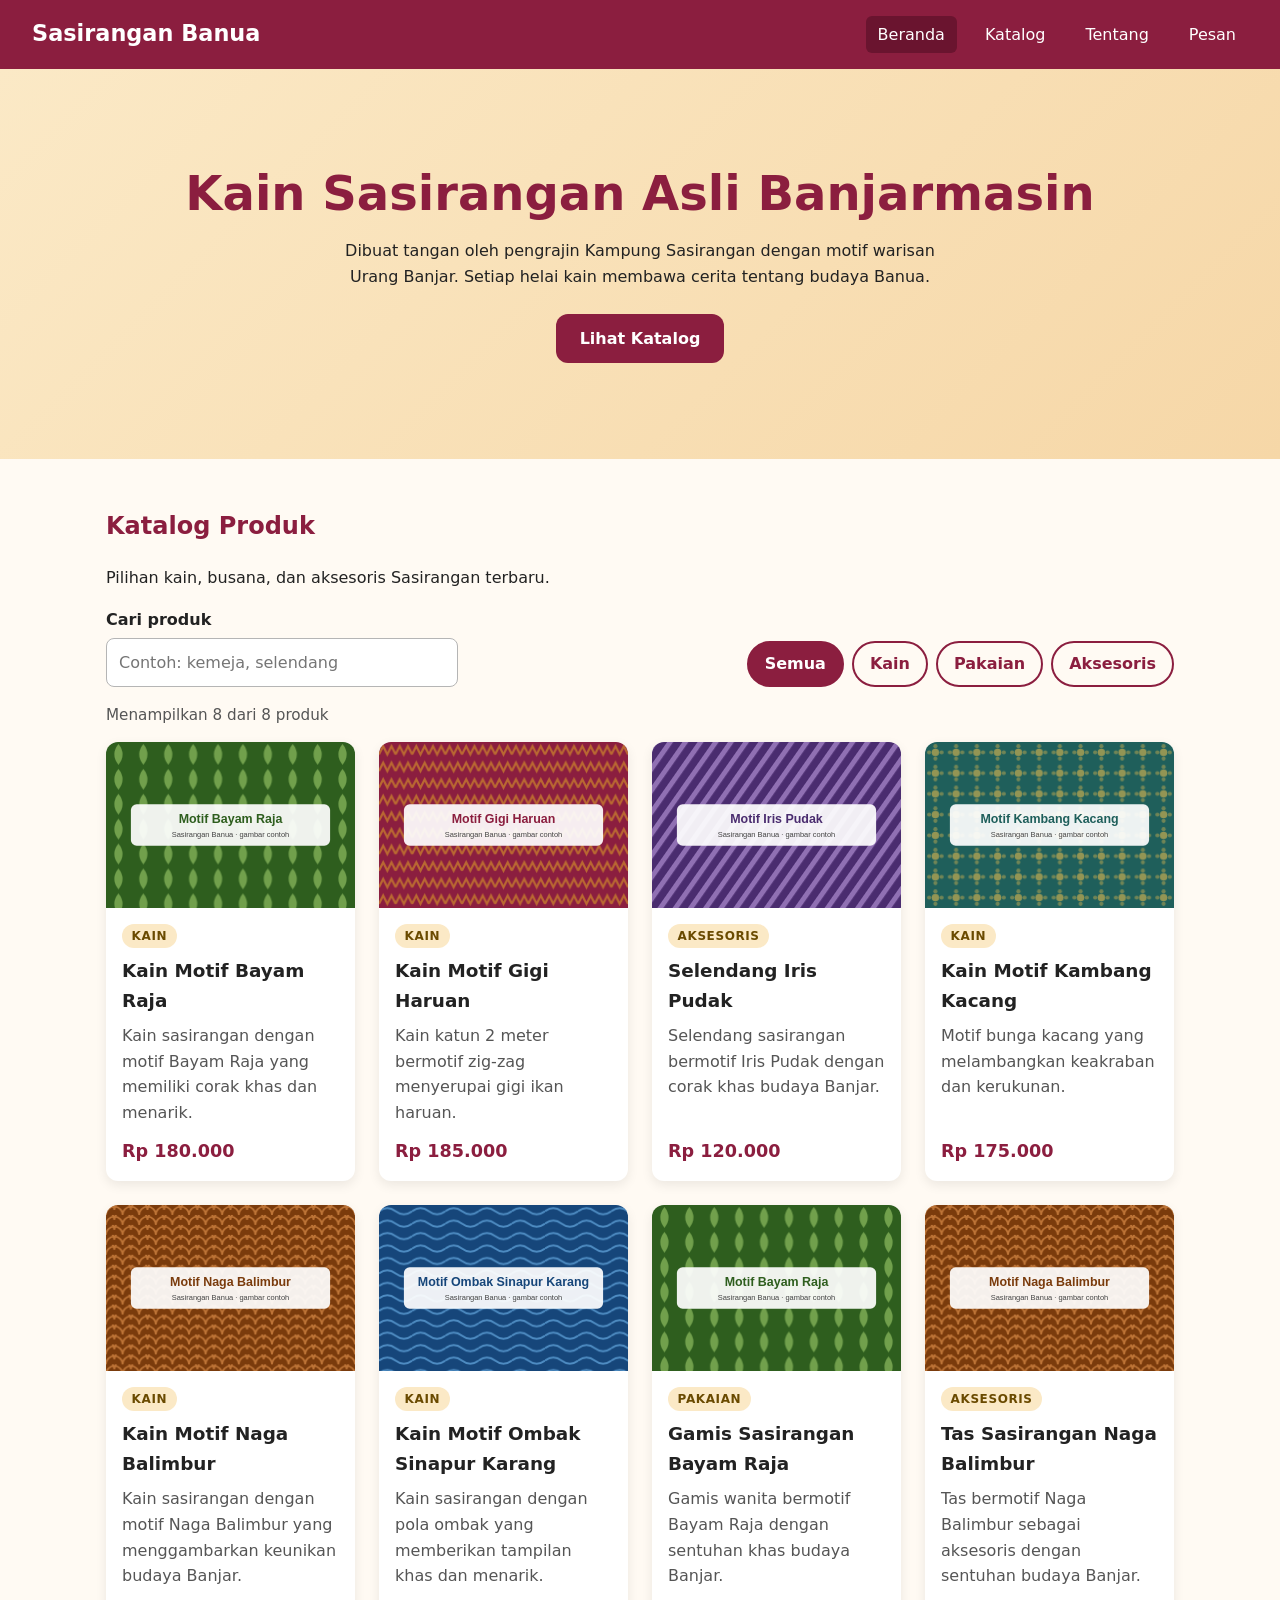
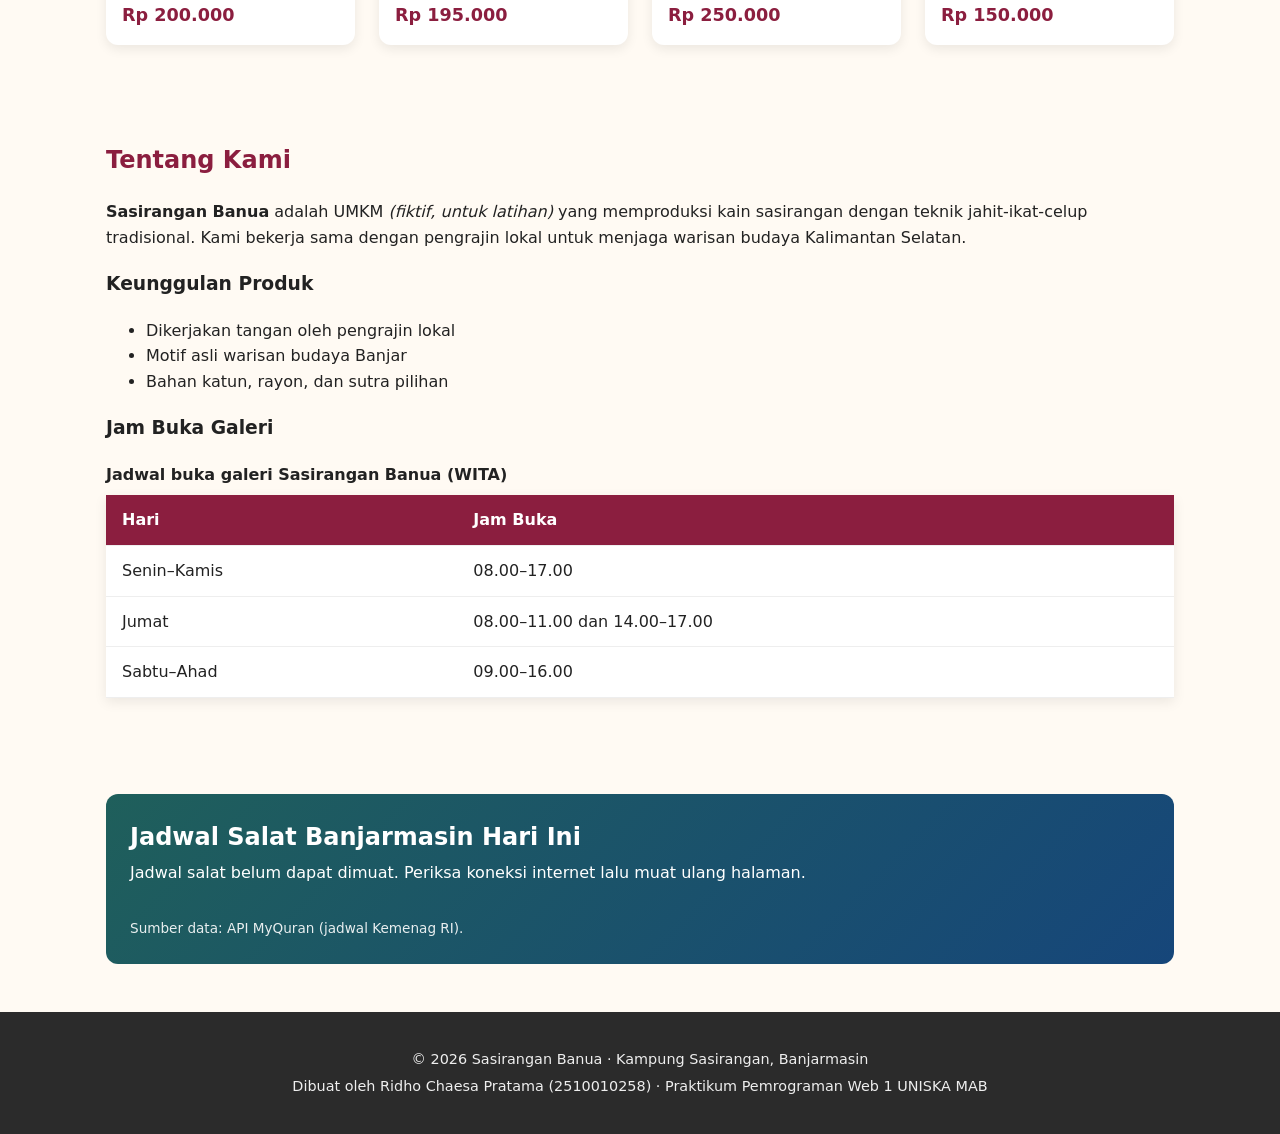
==== commit 02a15531: "Tambah widget jadwal salat dari API MyQuran." ====
--- a/index.html
+++ b/index.html
@@ -7,6 +7,7 @@
      pengrajin lokal.">
    <link rel="stylesheet" href="css/style.css">
    <script src="js/katalog.js" defer></script>
+   <script src="js/jadwal-salat.js" defer></script>
    <title>Sasirangan Banua | Kain Khas Banjar</title>
 </head>
 <body>
@@ -153,6 +154,22 @@
         </tbody>
     </table>
 </section>
+<!-- ========== JADWAL SALAT (data dari API) ========== -->
+<section class="bagian" id="jadwal">
+    <div class="jadwal-salat" id="jadwal-salat">
+        <h2>Jadwal Salat Banjarmasin Hari Ini</h2>
+
+        <p class="status" aria-live="polite">
+            Memuat jadwal salat...
+        </p>
+
+        <ul class="daftar-waktu" hidden></ul>
+
+        <p class="sumber">
+            Sumber data: API MyQuran (jadwal Kemenag RI).
+        </p>
+    </div>
+</section>
 </main>
 </body>
 </html>
--- a/css/style.css
+++ b/css/style.css
@@ -341,3 +341,144 @@
         transition: none !important;
     }
 }
+
+/* ---------- 12. Komponen interaktif (Modul 3) ---------- */
+.kontrol-katalog {
+    display: flex;
+    flex-direction: column;
+    gap: 1rem;
+    margin-bottom: 1rem;
+}
+
+.filter {
+    display: flex;
+    flex-wrap: wrap;
+    gap: 0.5rem;
+}
+
+.tombol-filter {
+    padding: 0.5rem 1rem;
+    border: 2px solid var(--warna-utama);
+    border-radius: 999px;
+    background-color: transparent;
+    color: var(--warna-utama);
+    font: inherit;
+    font-weight: 600;
+    cursor: pointer;
+}
+
+.tombol-filter:hover,
+.tombol-filter.aktif {
+    background-color: var(--warna-utama);
+    color: #ffffff;
+}
+
+.info-jumlah {
+    color: var(--warna-teks-lembut);
+    font-size: 0.95rem;
+}
+
+.label-kategori {
+    align-self: flex-start;
+    margin-bottom: 0.5rem;
+    padding: 0.15rem 0.6rem;
+    border-radius: 999px;
+    background-color: var(--warna-krem);
+    color: #6a4a00;
+    font-size: 0.75rem;
+    font-weight: 700;
+    letter-spacing: 0.05em;
+    text-transform: uppercase;
+}
+
+.pesan-error {
+    margin: 0;
+    color: #b00020;
+    font-size: 0.9rem;
+}
+
+.pesan-error:empty {
+    display: none; /* sembunyikan jika belum ada pesan */
+}
+
+[aria-invalid="true"] {
+    border-color: #b00020;
+    background-color: #fff5f6;
+}
+
+.hasil-pesan {
+    max-width: 40rem;
+    margin-top: 2rem;
+    padding: 1.5rem;
+    border-left: 6px solid var(--warna-aksen);
+    border-radius: var(--radius);
+    background-color: var(--warna-kartu);
+    box-shadow: var(--bayangan);
+}
+
+.hasil-pesan h2 {
+    margin-top: 0;
+}
+
+.hasil-pesan pre {
+    white-space: pre-wrap;
+    font-family: inherit;
+}
+
+@media (min-width: 768px) {
+    .kontrol-katalog {
+        flex-direction: row;
+        align-items: flex-end;
+        justify-content: space-between;
+    }
+
+    .kontrol-katalog .kolom {
+        flex: 1;
+        max-width: 22rem;
+    }
+}
+
+/* ---------- 13. Widget jadwal salat (Modul 4) ---------- */
+.jadwal-salat {
+    padding: 1.5rem;
+    border-radius: var(--radius);
+    background: linear-gradient(135deg, #1f5f5b, #16467a);
+    color: #ffffff;
+}
+
+.jadwal-salat h2 {
+    margin: 0 0 0.25rem;
+    color: #ffffff;
+}
+
+.jadwal-salat .status {
+    margin: 0 0 1rem;
+}
+
+.daftar-waktu {
+    display: grid;
+    grid-template-columns: repeat(auto-fit, minmax(110px, 1fr));
+    gap: 0.75rem;
+    margin: 0;
+    padding: 0;
+    list-style: none;
+}
+
+.daftar-waktu li {
+    display: flex;
+    flex-direction: column;
+    align-items: center;
+    padding: 0.75rem;
+    border-radius: 10px;
+    background-color: rgba(255, 255, 255, 0.15);
+}
+
+.daftar-waktu strong {
+    font-size: 1.4rem;
+}
+
+.jadwal-salat .sumber {
+    margin: 1rem 0 0;
+    font-size: 0.85rem;
+    opacity: 0.9;
+}
